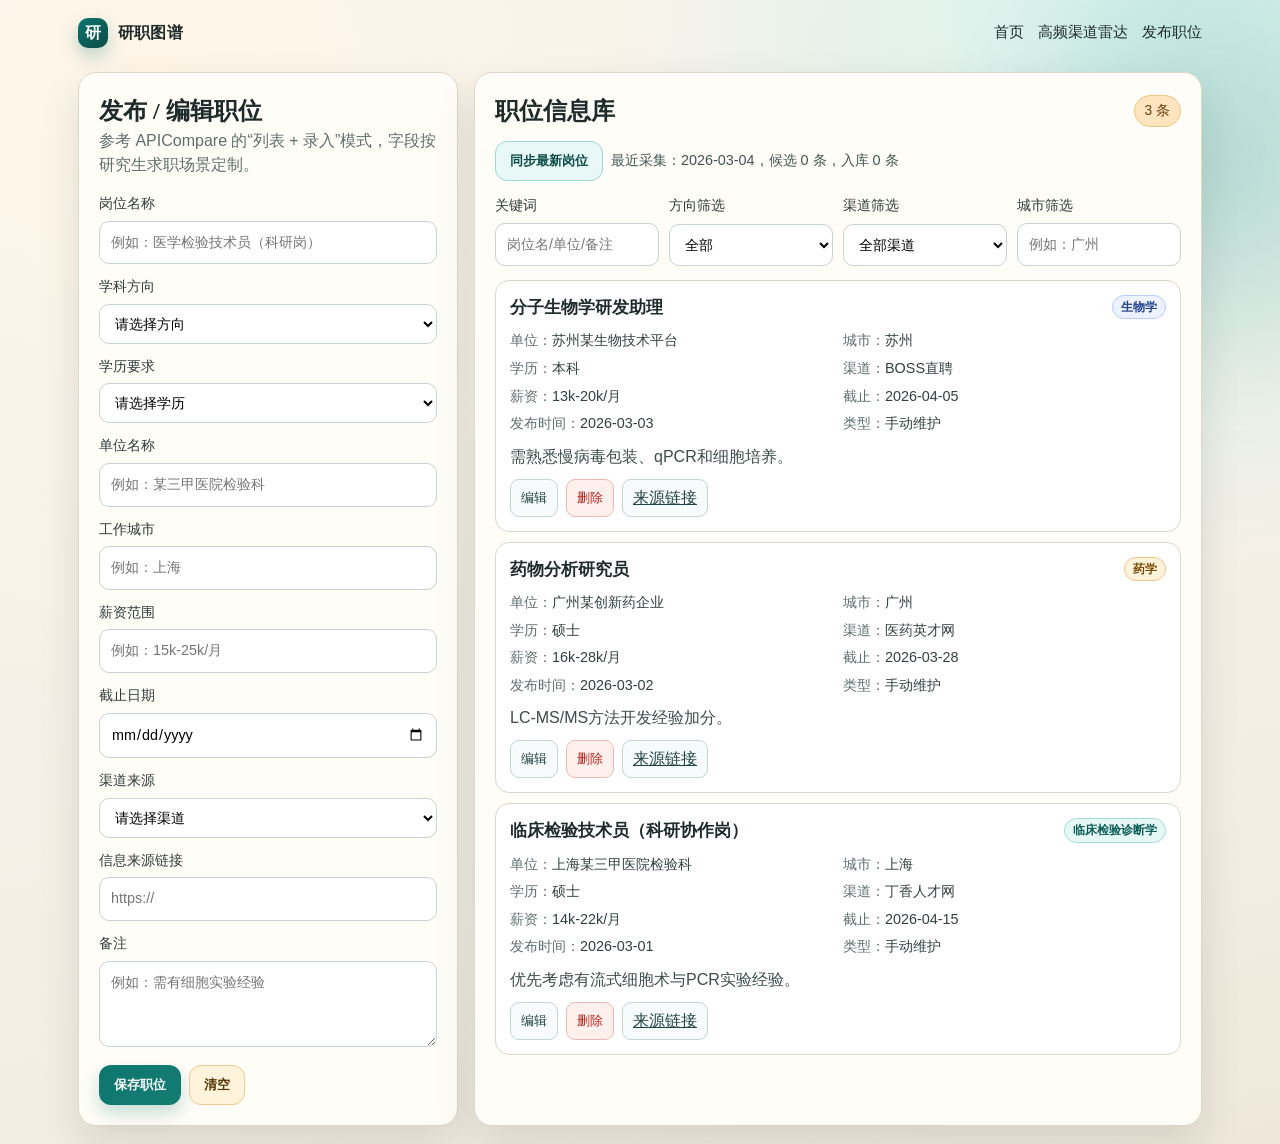
==== jobs.html @ ad018e84 "feat: clinical job hub with auto collector and pages workflows" ====
<!doctype html>
<html lang="zh-CN">
  <head>
    <meta charset="UTF-8" />
    <meta name="viewport" content="width=device-width, initial-scale=1.0" />
    <title>职位信息库 | 研职图谱</title>
    <link rel="stylesheet" href="./assets/styles.css" />
  </head>
  <body>
    <div class="background-glow"></div>
    <header class="site-header">
      <a class="brand" href="./index.html">
        <span class="brand-badge">研</span>
        <span>研职图谱</span>
      </a>
      <nav class="site-nav">
        <a href="./index.html">首页</a>
        <a href="./channels.html">高频渠道雷达</a>
        <a href="#job-form">发布职位</a>
      </nav>
    </header>

    <main class="jobs-main">
      <section class="panel" aria-labelledby="form-title">
        <h1 id="form-title">发布 / 编辑职位</h1>
        <p class="panel-copy">参考 APICompare 的“列表 + 录入”模式，字段按研究生求职场景定制。</p>

        <form id="job-form" class="job-form">
          <input type="hidden" id="job-id" />

          <label>
            岗位名称
            <input id="title" type="text" required placeholder="例如：医学检验技术员（科研岗）" />
          </label>

          <label>
            学科方向
            <select id="discipline" required>
              <option value="">请选择方向</option>
              <option value="临床检验诊断学">临床检验诊断学</option>
              <option value="药学">药学</option>
              <option value="生物学">生物学</option>
            </select>
          </label>

          <label>
            学历要求
            <select id="degree" required>
              <option value="">请选择学历</option>
              <option value="本科">本科</option>
              <option value="硕士">硕士</option>
              <option value="本硕不限">本硕不限</option>
            </select>
          </label>

          <label>
            单位名称
            <input id="organization" type="text" required placeholder="例如：某三甲医院检验科" />
          </label>

          <label>
            工作城市
            <input id="city" type="text" required placeholder="例如：上海" />
          </label>

          <label>
            薪资范围
            <input id="salary" type="text" placeholder="例如：15k-25k/月" />
          </label>

          <label>
            截止日期
            <input id="deadline" type="date" />
          </label>

          <label>
            渠道来源
            <select id="source-channel">
              <option value="">请选择渠道</option>
              <option value="丁香人才网">丁香人才网</option>
              <option value="高校人才网">高校人才网</option>
              <option value="医药英才网">医药英才网</option>
              <option value="BOSS直聘">BOSS直聘</option>
              <option value="微信公众号">微信公众号</option>
              <option value="卫健委公众号">卫健委公众号</option>
              <option value="24365就业平台">24365就业平台</option>
              <option value="医药之梯">医药之梯</option>
              <option value="医学教育网">医学教育网</option>
              <option value="中公/华图医疗卫生">中公/华图医疗卫生</option>
              <option value="其他">其他</option>
            </select>
          </label>

          <label>
            信息来源链接
            <input id="source" type="url" placeholder="https://" />
          </label>

          <label>
            备注
            <textarea id="notes" rows="3" placeholder="例如：需有细胞实验经验"></textarea>
          </label>

          <div class="form-actions">
            <button type="submit" class="btn btn-primary">保存职位</button>
            <button type="button" class="btn btn-tertiary" id="reset-btn">清空</button>
          </div>
        </form>
      </section>

      <section class="panel" aria-labelledby="list-title">
        <div class="list-head">
          <h2 id="list-title">职位信息库</h2>
          <span id="list-count" class="count-pill">0 条</span>
        </div>
        <div class="sync-bar">
          <button id="sync-jobs-btn" class="btn btn-secondary" type="button">同步最新岗位</button>
          <span id="sync-status" class="sync-status">尚未同步自动采集数据</span>
        </div>

        <div class="filters">
          <label>
            关键词
            <input id="filter-keyword" type="text" placeholder="岗位名/单位/备注" />
          </label>

          <label>
            方向筛选
            <select id="filter-discipline">
              <option value="全部">全部</option>
              <option value="临床检验诊断学">临床检验诊断学</option>
              <option value="药学">药学</option>
              <option value="生物学">生物学</option>
            </select>
          </label>

          <label>
            渠道筛选
            <select id="filter-channel">
              <option value="全部">全部渠道</option>
              <option value="丁香人才网">丁香人才网</option>
              <option value="高校人才网">高校人才网</option>
              <option value="医药英才网">医药英才网</option>
              <option value="BOSS直聘">BOSS直聘</option>
              <option value="微信公众号">微信公众号</option>
              <option value="卫健委公众号">卫健委公众号</option>
              <option value="24365就业平台">24365就业平台</option>
              <option value="医药之梯">医药之梯</option>
              <option value="医学教育网">医学教育网</option>
              <option value="中公/华图医疗卫生">中公/华图医疗卫生</option>
              <option value="其他">其他</option>
            </select>
          </label>

          <label>
            城市筛选
            <input id="filter-city" type="text" placeholder="例如：广州" />
          </label>
        </div>

        <div id="job-list" class="job-list"></div>
      </section>
    </main>

    <script src="./assets/app.js"></script>
  </body>
</html>
---- assets/styles.css ----
:root {
  --bg: #f6f4ee;
  --ink: #1f2b2a;
  --muted: #5f6f6d;
  --panel: #fffdf8;
  --line: #ddd7ca;
  --teal: #0f766e;
  --teal-dark: #0b4b46;
  --amber: #c97a10;
  --amber-soft: #ffe4bf;
  --danger: #b42318;
  --shadow: 0 18px 40px rgba(18, 39, 36, 0.12);
}

* {
  box-sizing: border-box;
}

html,
body {
  margin: 0;
  padding: 0;
  min-height: 100%;
}

body {
  position: relative;
  font-family: "Avenir Next", "IBM Plex Sans", "PingFang SC", "Hiragino Sans GB", "Helvetica Neue", sans-serif;
  color: var(--ink);
  background: radial-gradient(circle at 12% 8%, #fff6e8 0%, transparent 42%),
    radial-gradient(circle at 92% 0%, #d3f2ed 0%, transparent 35%),
    linear-gradient(165deg, #f7f3eb 0%, #f4efe5 70%, #efe8da 100%);
  line-height: 1.5;
}

.background-glow {
  position: fixed;
  inset: -10% -15% auto auto;
  width: 40vw;
  height: 40vw;
  border-radius: 999px;
  background: radial-gradient(circle, rgba(15, 118, 110, 0.2), transparent 70%);
  filter: blur(30px);
  pointer-events: none;
  z-index: 0;
  animation: drift 14s ease-in-out infinite alternate;
}

@keyframes drift {
  from {
    transform: translateY(-18px) translateX(5px);
  }
  to {
    transform: translateY(16px) translateX(-10px);
  }
}

.site-header,
.home-main,
.jobs-main,
.channels-main {
  position: relative;
  z-index: 1;
}

.site-header {
  max-width: 1160px;
  margin: 0 auto;
  padding: 18px 18px 6px;
  display: flex;
  align-items: center;
  justify-content: space-between;
}

.brand {
  text-decoration: none;
  color: var(--ink);
  display: inline-flex;
  gap: 10px;
  align-items: center;
  font-weight: 700;
  letter-spacing: 0.2px;
}

.brand-badge {
  width: 30px;
  height: 30px;
  border-radius: 10px;
  display: grid;
  place-items: center;
  color: #fff;
  background: linear-gradient(140deg, var(--teal) 0%, var(--teal-dark) 100%);
  box-shadow: 0 8px 18px rgba(15, 118, 110, 0.28);
}

.site-nav {
  display: flex;
  gap: 14px;
}

.site-nav a {
  text-decoration: none;
  color: var(--ink);
  font-size: 0.95rem;
  border-bottom: 2px solid transparent;
  transition: border-color 0.2s ease;
}

.site-nav a:hover,
.site-nav a:focus-visible {
  border-bottom-color: var(--teal);
  outline: none;
}

.home-main {
  max-width: 1160px;
  margin: 0 auto;
  padding: 18px;
  display: grid;
  gap: 18px;
}

.hero,
.panel,
.timeline-panel,
.stat-card {
  background: var(--panel);
  border: 1px solid var(--line);
  border-radius: 18px;
  box-shadow: var(--shadow);
}

.hero {
  padding: 28px;
  animation: rise 0.5s ease-out;
}

@keyframes rise {
  from {
    opacity: 0;
    transform: translateY(8px);
  }
  to {
    opacity: 1;
    transform: translateY(0);
  }
}

.tag {
  margin: 0;
  display: inline-flex;
  align-items: center;
  padding: 4px 10px;
  border-radius: 999px;
  background: var(--amber-soft);
  color: #7a4a00;
  font-weight: 600;
  font-size: 0.84rem;
}

.hero h1 {
  margin: 12px 0 10px;
  font-family: "Palatino", "STSong", serif;
  font-size: clamp(1.6rem, 2.8vw, 2.4rem);
  line-height: 1.25;
}

.hero-copy,
.panel-copy {
  margin: 0;
  color: var(--muted);
}

.hero-actions {
  margin-top: 18px;
  display: flex;
  flex-wrap: wrap;
  gap: 10px;
}

.btn {
  border: 1px solid transparent;
  border-radius: 12px;
  padding: 10px 14px;
  text-decoration: none;
  font-weight: 600;
  cursor: pointer;
  transition: transform 0.15s ease, box-shadow 0.2s ease, background 0.2s ease;
}

.btn:hover {
  transform: translateY(-1px);
}

.btn-primary {
  color: #fff;
  background: linear-gradient(140deg, var(--teal) 0%, #147d72 100%);
  box-shadow: 0 8px 18px rgba(15, 118, 110, 0.24);
}

.btn-secondary {
  color: var(--teal-dark);
  border-color: #9fd7d2;
  background: #e8f8f6;
}

.btn-tertiary {
  color: #583a06;
  border-color: #eecb93;
  background: #fff3dc;
}

.stats-grid {
  display: grid;
  grid-template-columns: repeat(4, minmax(0, 1fr));
  gap: 12px;
}

.stat-card {
  padding: 18px;
}

.stat-card h2 {
  margin: 0;
  font-size: 2rem;
  color: var(--teal-dark);
}

.stat-card p {
  margin: 4px 0 0;
  color: var(--muted);
}

.timeline-panel {
  padding: 22px;
}

.timeline-panel h3 {
  margin-top: 0;
}

.timeline-panel ol {
  margin: 0;
  padding-left: 18px;
}

.timeline-panel li + li {
  margin-top: 10px;
}

.mini-channels {
  display: grid;
  gap: 8px;
  color: #334744;
}

.jobs-main {
  max-width: 1160px;
  margin: 0 auto;
  padding: 18px;
  display: grid;
  grid-template-columns: 380px 1fr;
  gap: 16px;
}

.channels-main {
  max-width: 1160px;
  margin: 0 auto;
  padding: 18px;
  display: grid;
  gap: 16px;
}

.panel {
  padding: 20px;
}

.panel h1,
.panel h2 {
  margin: 0;
  font-family: "Palatino", "STSong", serif;
}

.job-form {
  margin-top: 16px;
  display: grid;
  gap: 12px;
}

.job-form label,
.filters label {
  display: grid;
  gap: 6px;
  font-size: 0.9rem;
  color: #2f3a39;
}

input,
select,
textarea {
  width: 100%;
  border: 1px solid #c8d4d1;
  border-radius: 10px;
  padding: 10px 11px;
  font: inherit;
  background: #fff;
}

input:focus,
select:focus,
textarea:focus {
  outline: 2px solid rgba(20, 125, 114, 0.2);
  border-color: var(--teal);
}

.form-actions {
  margin-top: 6px;
  display: flex;
  gap: 8px;
}

.list-head {
  display: flex;
  align-items: center;
  justify-content: space-between;
  gap: 8px;
}

.count-pill {
  font-size: 0.86rem;
  padding: 5px 10px;
  background: var(--amber-soft);
  border: 1px solid #f0c685;
  color: #67400a;
  border-radius: 999px;
}

.sync-bar {
  margin-top: 12px;
  display: flex;
  flex-wrap: wrap;
  gap: 8px;
  align-items: center;
}

.sync-status {
  font-size: 0.9rem;
  color: #415452;
}

.filters {
  margin-top: 14px;
  display: grid;
  grid-template-columns: repeat(4, minmax(0, 1fr));
  gap: 10px;
}

.job-list {
  margin-top: 14px;
  display: grid;
  gap: 10px;
}

.job-card {
  border: 1px solid #d8d8cf;
  border-radius: 14px;
  background: #fff;
  padding: 14px;
  display: grid;
  gap: 10px;
}

.job-title-row {
  display: flex;
  justify-content: space-between;
  align-items: start;
  gap: 10px;
}

.job-title {
  margin: 0;
  font-size: 1.05rem;
}

.badge {
  display: inline-flex;
  align-items: center;
  justify-content: center;
  border-radius: 999px;
  padding: 2px 8px;
  font-size: 0.76rem;
  font-weight: 600;
  border: 1px solid;
}

.badge.lab {
  background: #e6f8f6;
  color: #0f5d56;
  border-color: #a6ddd7;
}

.badge.pharma {
  background: #fff3dc;
  color: #7a4a00;
  border-color: #f0c685;
}

.badge.bio {
  background: #ecf2ff;
  color: #22438e;
  border-color: #b9ccff;
}

.meta-grid {
  display: grid;
  grid-template-columns: repeat(2, minmax(0, 1fr));
  gap: 6px 10px;
  font-size: 0.9rem;
  color: #32413f;
}

.meta-grid span {
  color: var(--muted);
}

.card-actions {
  display: flex;
  gap: 8px;
  flex-wrap: wrap;
}

.btn-mini {
  padding: 6px 10px;
  border-radius: 9px;
  border: 1px solid #c4d5d2;
  background: #f7fbfb;
  color: #214542;
  cursor: pointer;
}

.btn-mini.delete {
  border-color: #edb9b2;
  background: #fff0ee;
  color: var(--danger);
}

.note {
  margin: 0;
  color: #3d4d4a;
}

.empty {
  border: 1px dashed #cbbf9f;
  border-radius: 12px;
  padding: 18px;
  text-align: center;
  color: #7a6943;
  background: #fff7e7;
}

.channel-grid {
  margin-top: 12px;
  display: grid;
  grid-template-columns: repeat(3, minmax(0, 1fr));
  gap: 10px;
}

.channel-card {
  border: 1px solid #d9d4c8;
  border-radius: 14px;
  background: #fffcf6;
  padding: 14px;
}

.channel-card h3 {
  margin: 0;
  font-size: 1rem;
}

.channel-card p {
  margin: 8px 0 10px;
  color: #445552;
}

.freq {
  display: inline-flex;
  align-items: center;
  justify-content: center;
  border-radius: 999px;
  padding: 3px 8px;
  font-size: 0.76rem;
  font-weight: 600;
  border: 1px solid;
}

.freq.daily {
  background: #fff0d8;
  border-color: #f0c685;
  color: #7a4a00;
}

.freq.realtime {
  background: #e6f8f6;
  border-color: #9fd7d2;
  color: #0f5d56;
}

.freq.official {
  background: #e9efff;
  border-color: #b9ccff;
  color: #274183;
}

.strategy-list {
  margin: 12px 0 18px;
  padding-left: 18px;
}

.strategy-list li + li {
  margin-top: 8px;
}

@media (max-width: 980px) {
  .jobs-main {
    grid-template-columns: 1fr;
  }

  .stats-grid {
    grid-template-columns: repeat(2, minmax(0, 1fr));
  }

  .filters,
  .channel-grid {
    grid-template-columns: repeat(2, minmax(0, 1fr));
  }
}

@media (max-width: 640px) {
  .site-header {
    flex-direction: column;
    align-items: flex-start;
    gap: 8px;
  }

  .filters {
    grid-template-columns: 1fr;
  }

  .channel-grid {
    grid-template-columns: 1fr;
  }

  .meta-grid {
    grid-template-columns: 1fr;
  }

  .stats-grid {
    grid-template-columns: 1fr;
  }
}
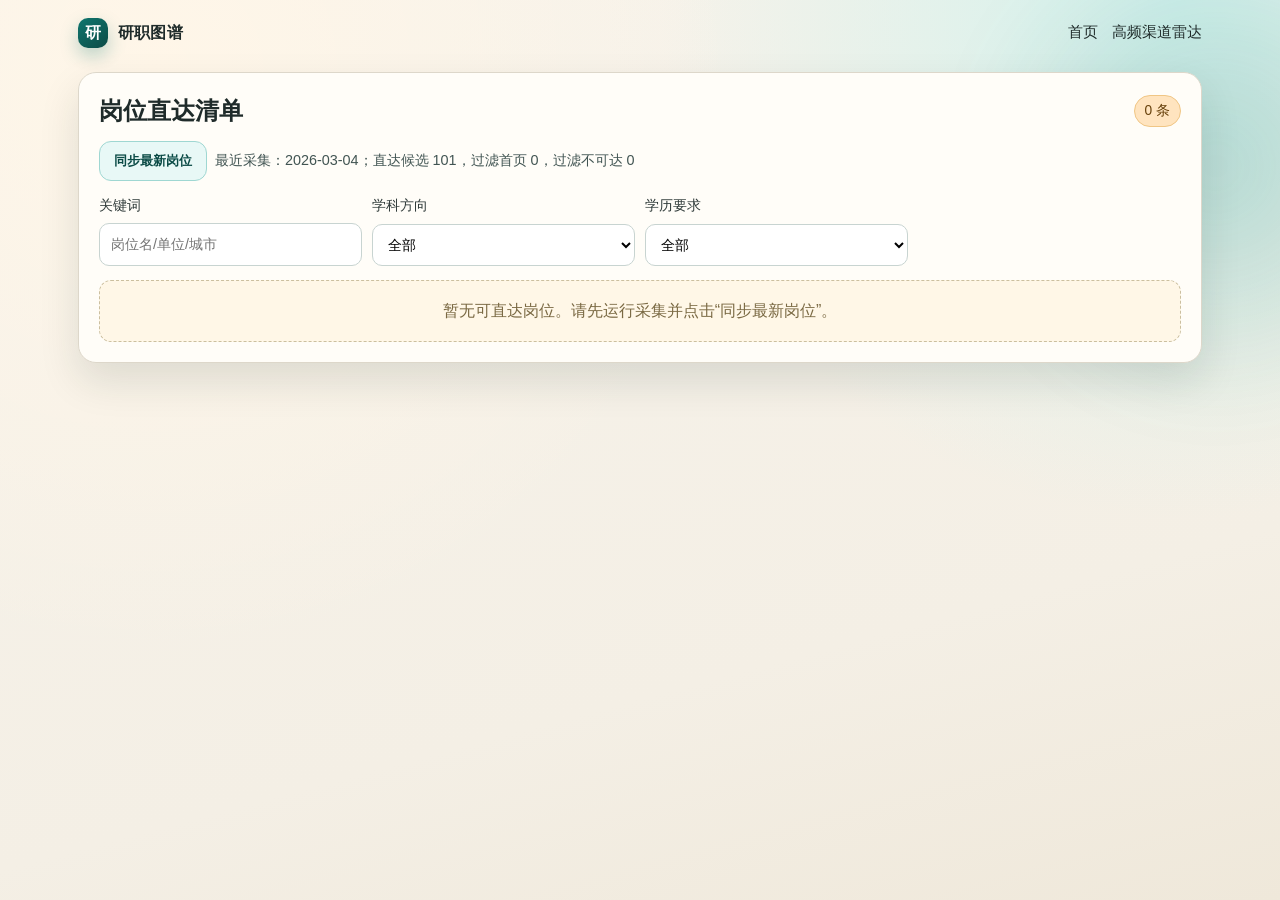
==== commit e97b4770: "feat: simplify to direct job links with link-quality filtering" ====
--- a/jobs.html
+++ b/jobs.html
@@ -3,7 +3,7 @@
   <head>
     <meta charset="UTF-8" />
     <meta name="viewport" content="width=device-width, initial-scale=1.0" />
-    <title>职位信息库 | 研职图谱</title>
+    <title>岗位直达清单 | 研职图谱</title>
     <link rel="stylesheet" href="./assets/styles.css" />
   </head>
   <body>
@@ -16,116 +16,29 @@
       <nav class="site-nav">
         <a href="./index.html">首页</a>
         <a href="./channels.html">高频渠道雷达</a>
-        <a href="#job-form">发布职位</a>
       </nav>
     </header>
 
-    <main class="jobs-main">
-      <section class="panel" aria-labelledby="form-title">
-        <h1 id="form-title">发布 / 编辑职位</h1>
-        <p class="panel-copy">参考 APICompare 的“列表 + 录入”模式，字段按研究生求职场景定制。</p>
-
-        <form id="job-form" class="job-form">
-          <input type="hidden" id="job-id" />
-
-          <label>
-            岗位名称
-            <input id="title" type="text" required placeholder="例如：医学检验技术员（科研岗）" />
-          </label>
-
-          <label>
-            学科方向
-            <select id="discipline" required>
-              <option value="">请选择方向</option>
-              <option value="临床检验诊断学">临床检验诊断学</option>
-              <option value="药学">药学</option>
-              <option value="生物学">生物学</option>
-            </select>
-          </label>
-
-          <label>
-            学历要求
-            <select id="degree" required>
-              <option value="">请选择学历</option>
-              <option value="本科">本科</option>
-              <option value="硕士">硕士</option>
-              <option value="本硕不限">本硕不限</option>
-            </select>
-          </label>
-
-          <label>
-            单位名称
-            <input id="organization" type="text" required placeholder="例如：某三甲医院检验科" />
-          </label>
-
-          <label>
-            工作城市
-            <input id="city" type="text" required placeholder="例如：上海" />
-          </label>
-
-          <label>
-            薪资范围
-            <input id="salary" type="text" placeholder="例如：15k-25k/月" />
-          </label>
-
-          <label>
-            截止日期
-            <input id="deadline" type="date" />
-          </label>
-
-          <label>
-            渠道来源
-            <select id="source-channel">
-              <option value="">请选择渠道</option>
-              <option value="丁香人才网">丁香人才网</option>
-              <option value="高校人才网">高校人才网</option>
-              <option value="医药英才网">医药英才网</option>
-              <option value="BOSS直聘">BOSS直聘</option>
-              <option value="微信公众号">微信公众号</option>
-              <option value="卫健委公众号">卫健委公众号</option>
-              <option value="24365就业平台">24365就业平台</option>
-              <option value="医药之梯">医药之梯</option>
-              <option value="医学教育网">医学教育网</option>
-              <option value="中公/华图医疗卫生">中公/华图医疗卫生</option>
-              <option value="其他">其他</option>
-            </select>
-          </label>
-
-          <label>
-            信息来源链接
-            <input id="source" type="url" placeholder="https://" />
-          </label>
-
-          <label>
-            备注
-            <textarea id="notes" rows="3" placeholder="例如：需有细胞实验经验"></textarea>
-          </label>
-
-          <div class="form-actions">
-            <button type="submit" class="btn btn-primary">保存职位</button>
-            <button type="button" class="btn btn-tertiary" id="reset-btn">清空</button>
-          </div>
-        </form>
-      </section>
-
+    <main class="jobs-main-simple">
       <section class="panel" aria-labelledby="list-title">
         <div class="list-head">
-          <h2 id="list-title">职位信息库</h2>
+          <h1 id="list-title">岗位直达清单</h1>
           <span id="list-count" class="count-pill">0 条</span>
         </div>
+
         <div class="sync-bar">
           <button id="sync-jobs-btn" class="btn btn-secondary" type="button">同步最新岗位</button>
-          <span id="sync-status" class="sync-status">尚未同步自动采集数据</span>
+          <span id="sync-status" class="sync-status">仅展示可直达报名页面的链接</span>
         </div>
 
         <div class="filters">
           <label>
             关键词
-            <input id="filter-keyword" type="text" placeholder="岗位名/单位/备注" />
+            <input id="filter-keyword" type="text" placeholder="岗位名/单位/城市" />
           </label>
 
           <label>
-            方向筛选
+            学科方向
             <select id="filter-discipline">
               <option value="全部">全部</option>
               <option value="临床检验诊断学">临床检验诊断学</option>
@@ -135,26 +48,13 @@
           </label>
 
           <label>
-            渠道筛选
-            <select id="filter-channel">
-              <option value="全部">全部渠道</option>
-              <option value="丁香人才网">丁香人才网</option>
-              <option value="高校人才网">高校人才网</option>
-              <option value="医药英才网">医药英才网</option>
-              <option value="BOSS直聘">BOSS直聘</option>
-              <option value="微信公众号">微信公众号</option>
-              <option value="卫健委公众号">卫健委公众号</option>
-              <option value="24365就业平台">24365就业平台</option>
-              <option value="医药之梯">医药之梯</option>
-              <option value="医学教育网">医学教育网</option>
-              <option value="中公/华图医疗卫生">中公/华图医疗卫生</option>
-              <option value="其他">其他</option>
+            学历要求
+            <select id="filter-degree">
+              <option value="全部">全部</option>
+              <option value="本科">本科</option>
+              <option value="硕士">硕士</option>
+              <option value="本硕不限">本硕不限</option>
             </select>
-          </label>
-
-          <label>
-            城市筛选
-            <input id="filter-city" type="text" placeholder="例如：广州" />
           </label>
         </div>
 
--- a/assets/styles.css
+++ b/assets/styles.css
@@ -58,6 +58,7 @@
 .site-header,
 .home-main,
 .jobs-main,
+.jobs-main-simple,
 .channels-main {
   position: relative;
   z-index: 1;
@@ -261,6 +262,12 @@
   display: grid;
   grid-template-columns: 380px 1fr;
   gap: 16px;
+}
+
+.jobs-main-simple {
+  max-width: 1160px;
+  margin: 0 auto;
+  padding: 18px;
 }
 
 .channels-main {
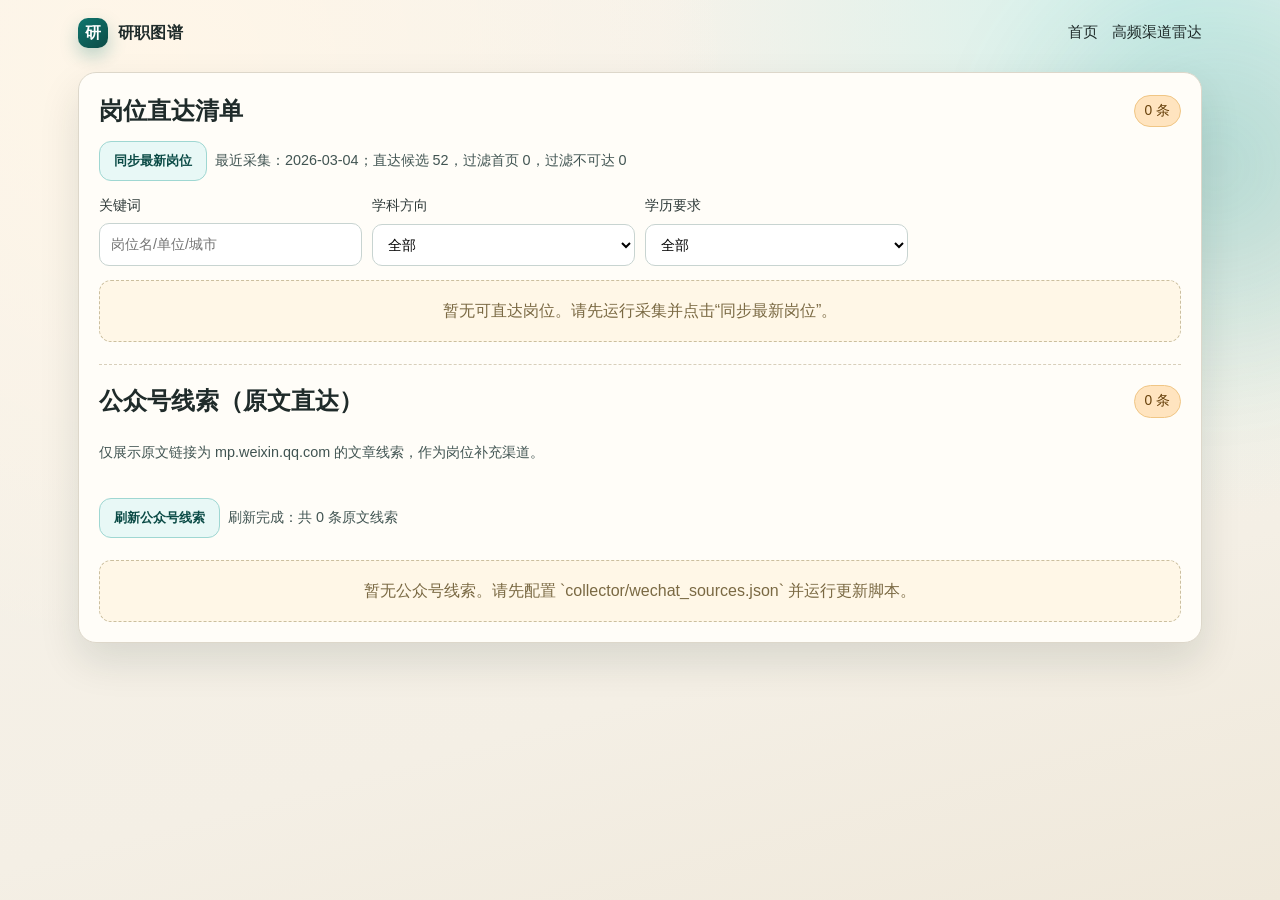
==== commit b86b2abc: "feat: add wechat lead pipeline and harden github pages privacy" ====
--- a/jobs.html
+++ b/jobs.html
@@ -59,6 +59,21 @@
         </div>
 
         <div id="job-list" class="job-list"></div>
+
+        <hr class="section-divider" />
+
+        <div class="wechat-panel" aria-labelledby="wechat-title">
+          <div class="list-head">
+            <h2 id="wechat-title">公众号线索（原文直达）</h2>
+            <span id="wechat-count" class="count-pill">0 条</span>
+          </div>
+          <p class="sync-status">仅展示原文链接为 mp.weixin.qq.com 的文章线索，作为岗位补充渠道。</p>
+          <div class="sync-bar">
+            <button id="sync-wechat-btn" class="btn btn-secondary" type="button">刷新公众号线索</button>
+            <span id="wechat-status" class="sync-status">优先使用卫健委/医院/高校官网岗位，公众号只作补充。</span>
+          </div>
+          <div id="wechat-list" class="job-list"></div>
+        </div>
       </section>
     </main>
 
--- a/assets/styles.css
+++ b/assets/styles.css
@@ -465,6 +465,23 @@
   background: #fff7e7;
 }
 
+.section-divider {
+  margin: 22px 0 18px;
+  border: 0;
+  border-top: 1px dashed #d8cfbb;
+}
+
+.wechat-panel {
+  display: grid;
+  gap: 8px;
+}
+
+.wechat-card .badge {
+  background: #eef6ff;
+  color: #2d4f8f;
+  border-color: #b6ccf8;
+}
+
 .channel-grid {
   margin-top: 12px;
   display: grid;
